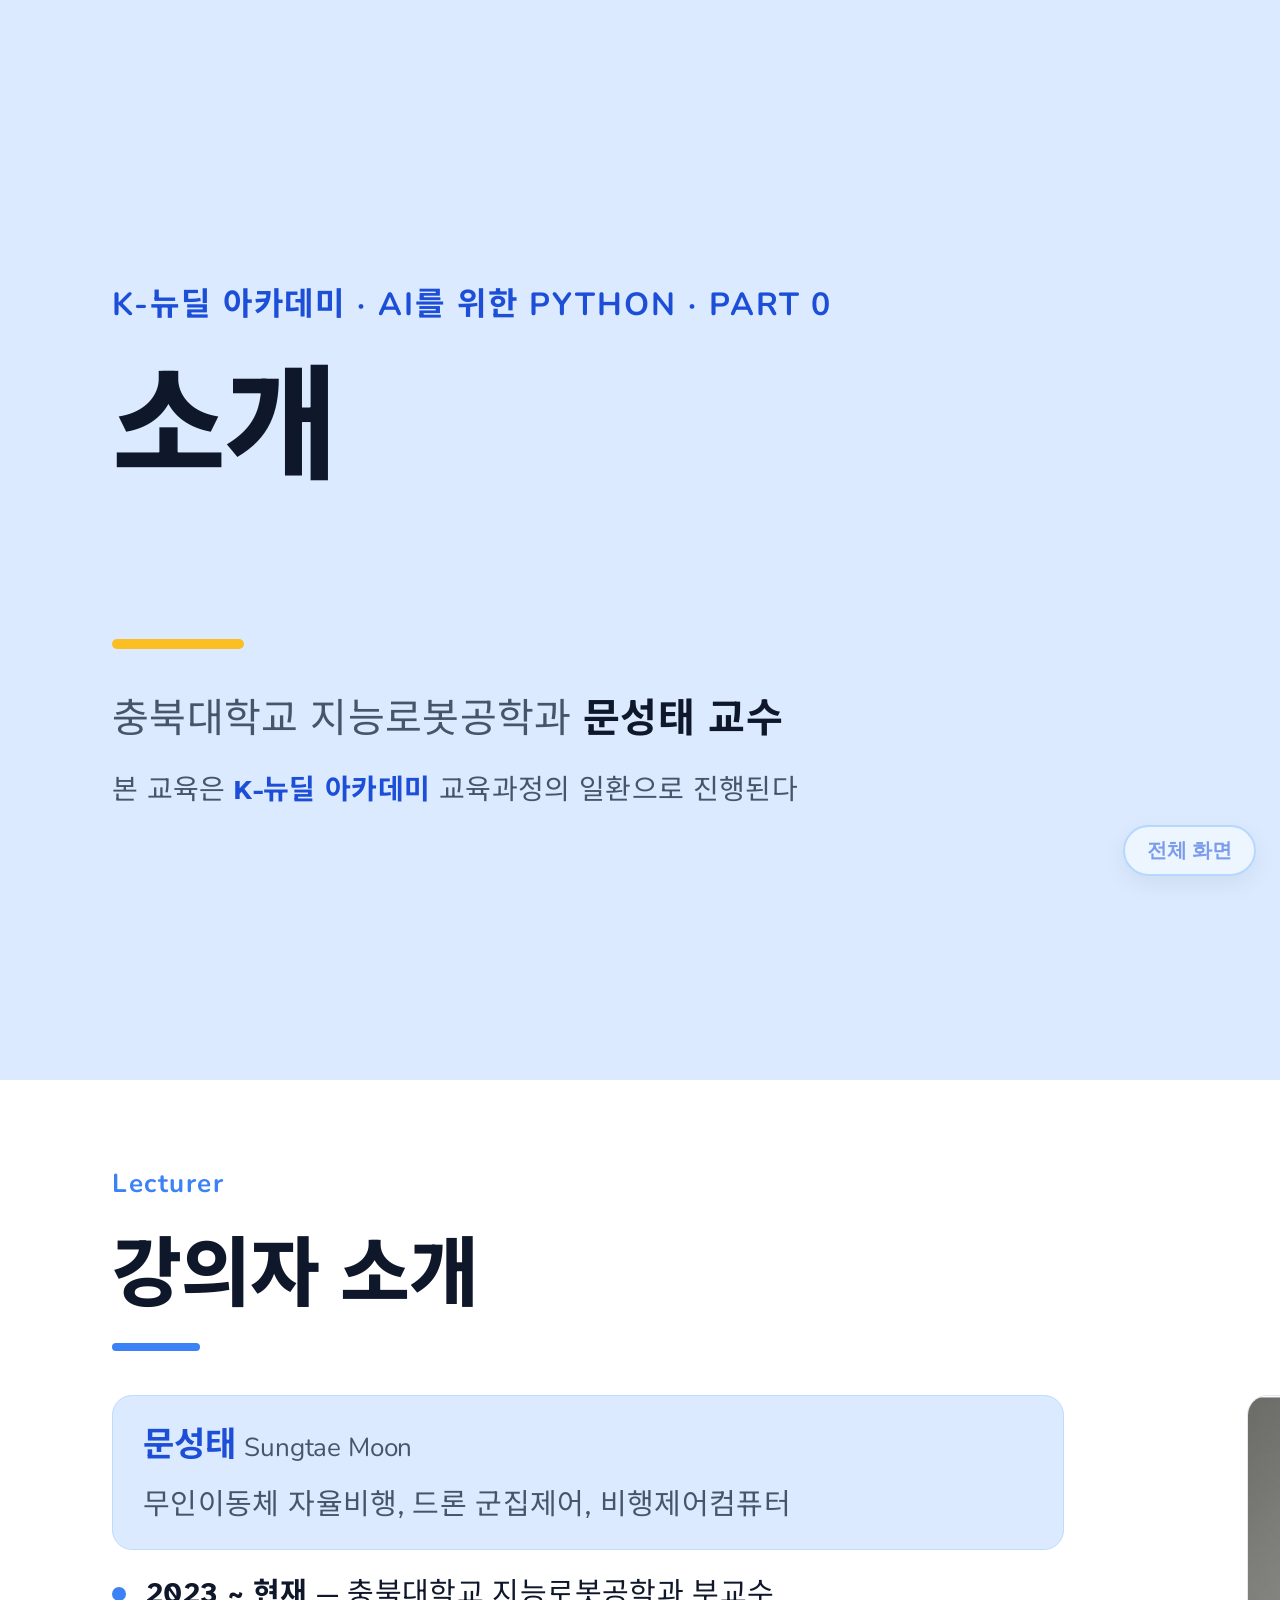
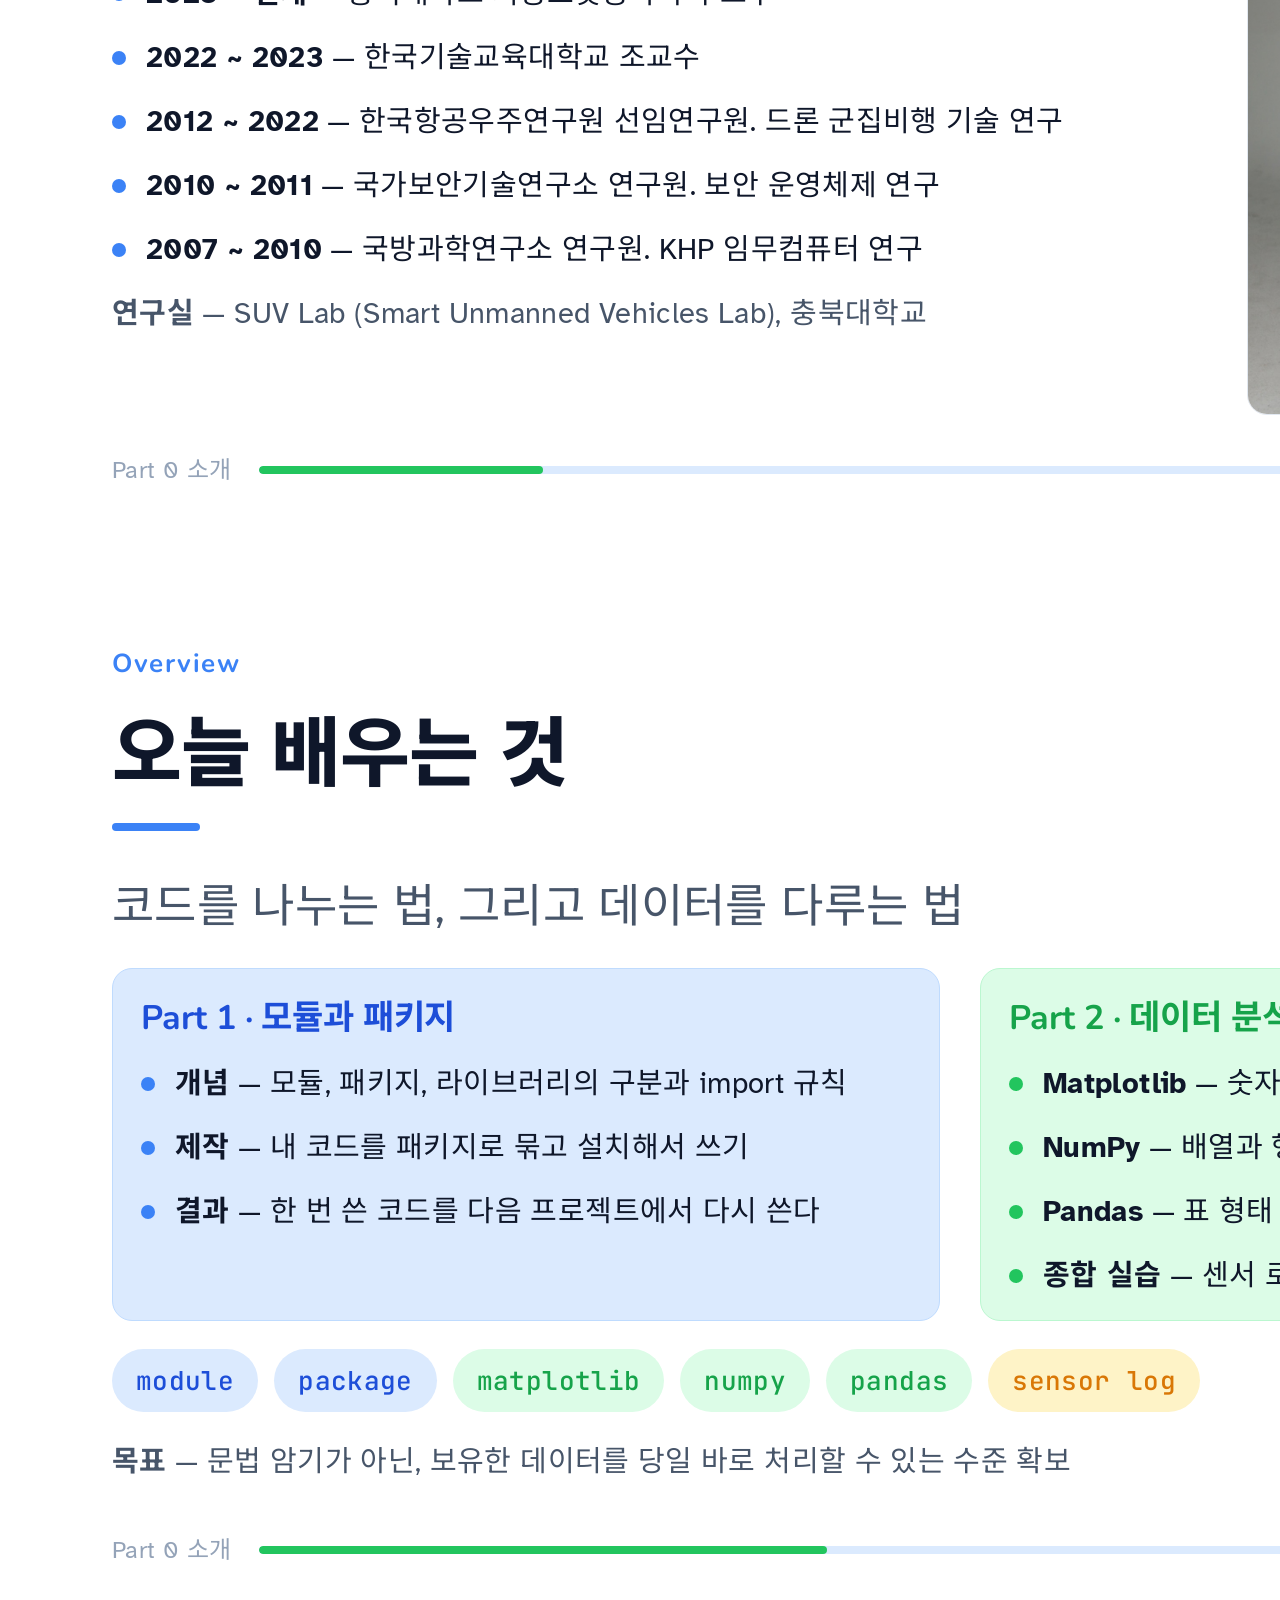
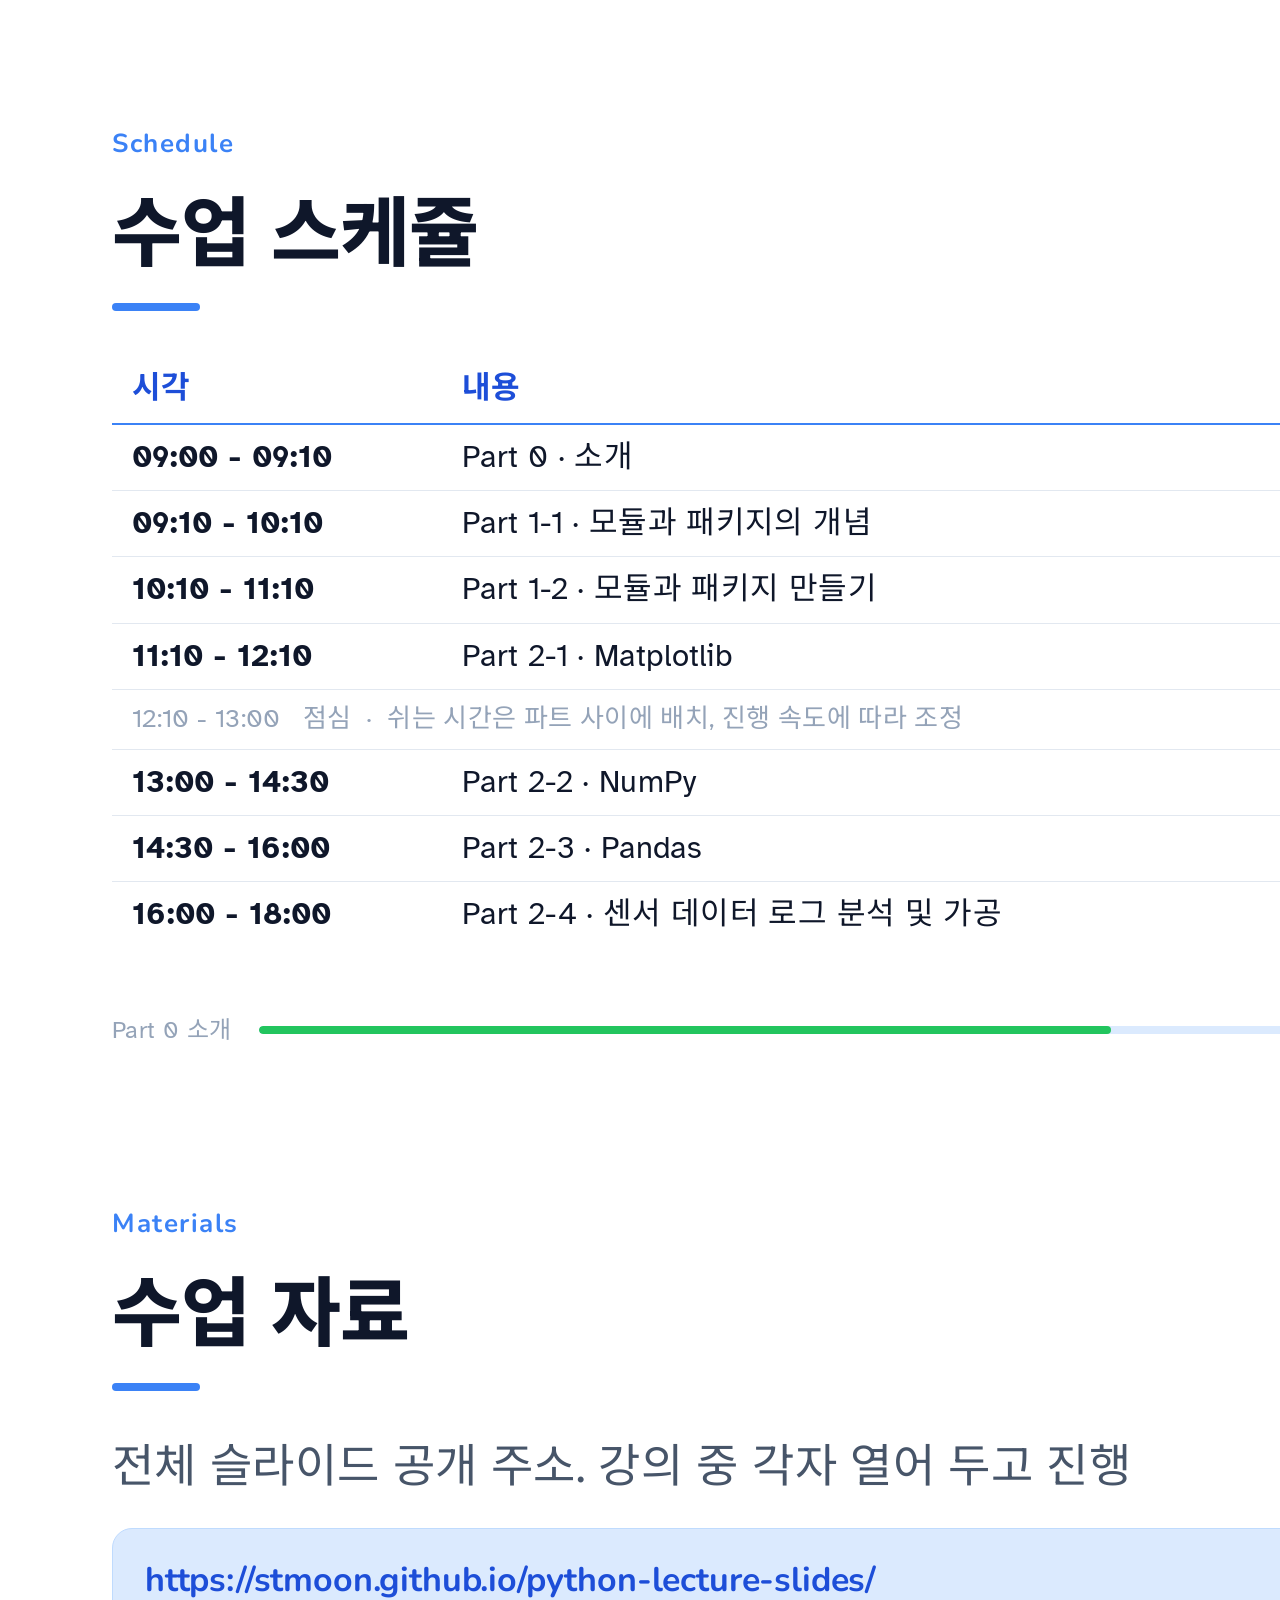
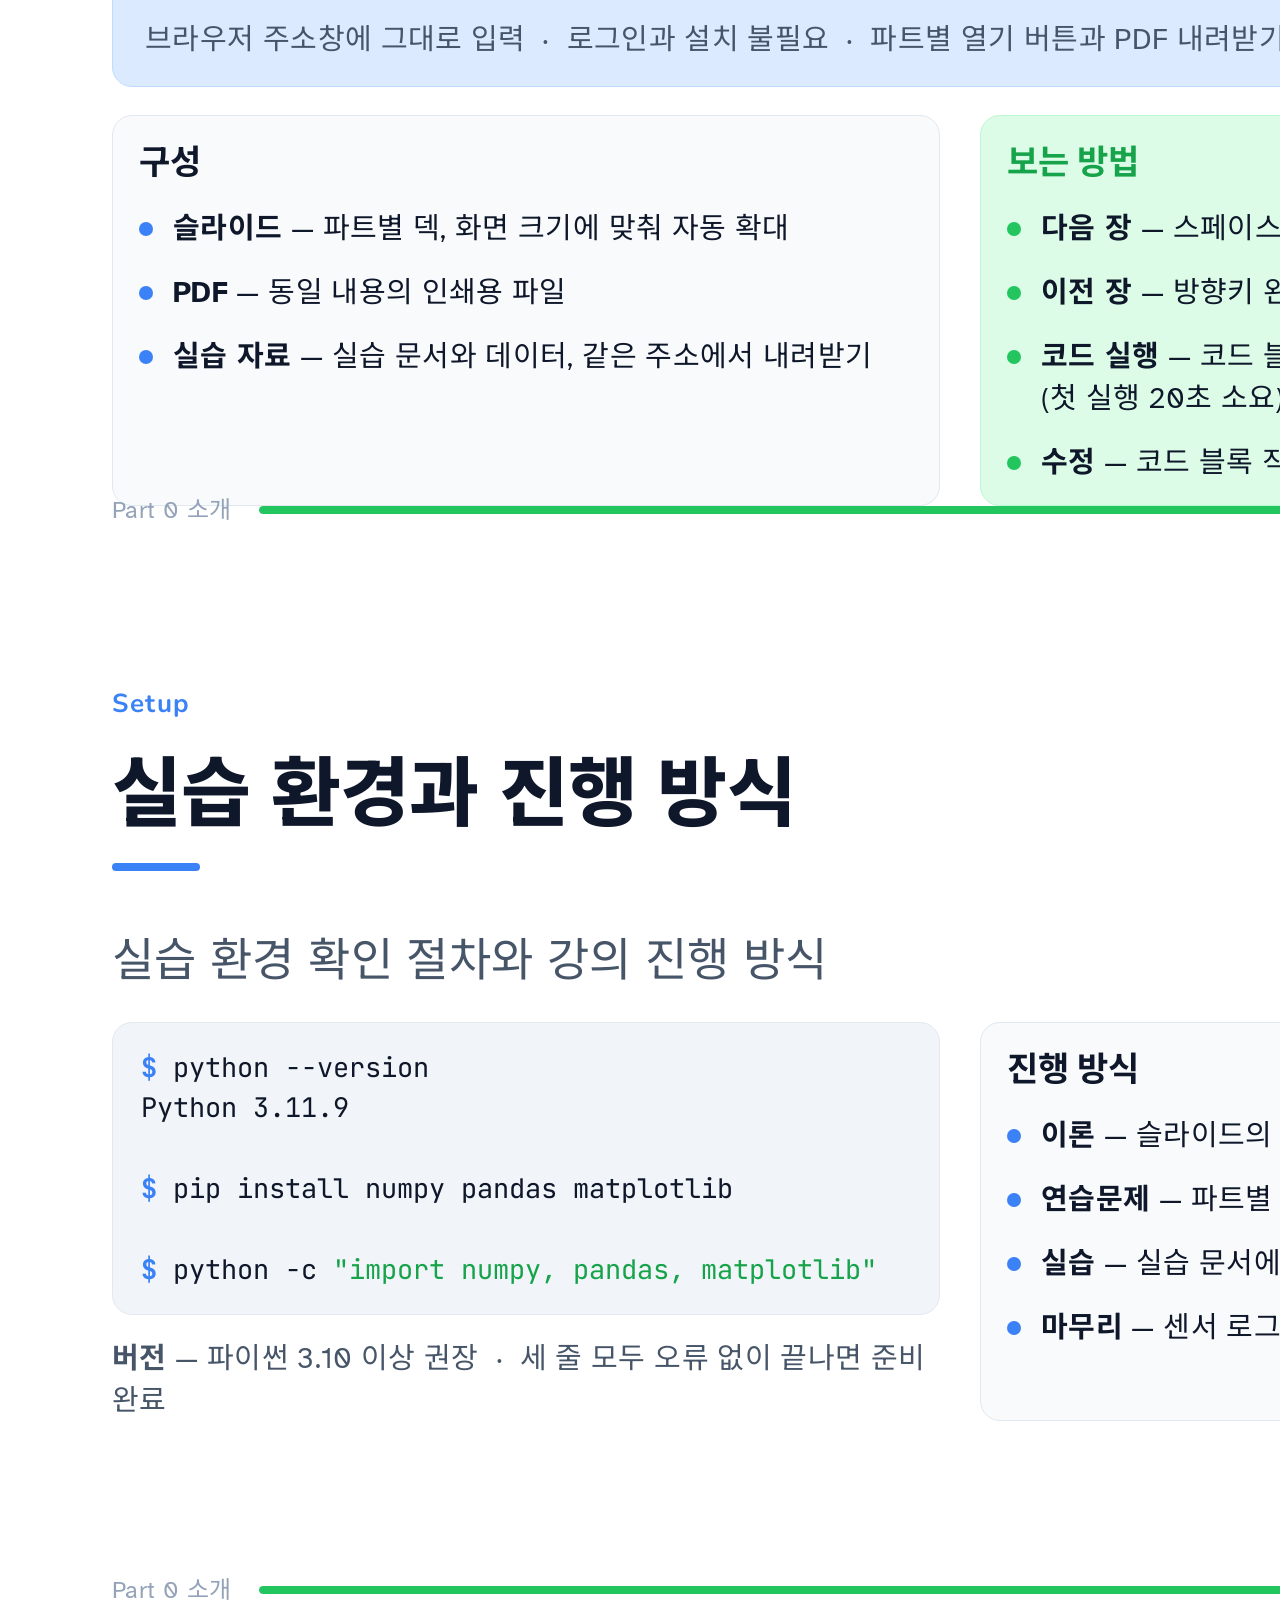
==== part0-intro/index.html @ 04581df6 "feat: add the intro and sensor-log parts, brand the site as K-New Deal Academy Publishes Part 0 (cou" ====
<!DOCTYPE html>
<html lang="ko"><head>
<meta charset="utf-8">
<meta name="viewport" content="width=device-width, initial-scale=1">
<title>Part 0 소개</title>
<link rel="preconnect" href="https://fonts.googleapis.com">
<link rel="preconnect" href="https://fonts.gstatic.com" crossorigin="crossorigin">
<link href="https://fonts.googleapis.com/css2?family=Nunito:wght@400;600;700;800&amp;family=Atkinson+Hyperlegible:wght@400;700&amp;family=JetBrains+Mono:wght@400;500;700&amp;family=Noto+Sans+KR:wght@400;500;700;900&amp;display=swap" rel="stylesheet">
<link rel="stylesheet" href="./deck.css">
<script defer="" src="./deck.js"></script>
<style>
@page { size: 1920px 1080px; margin: 0; }
html, body { margin: 0; padding: 0; background: #fff; }
:root { color-scheme: light; }
deck-stage { display: block; }
.slide {
  width: 1920px; height: 1080px; overflow: hidden; box-sizing: border-box;
  break-after: page; page-break-after: always;
}
.slide:last-child { break-after: auto; page-break-after: auto; }
</style>
<link rel="stylesheet" href="cde-layout.css"></head>
<body>
<deck-stage>
        <section class="slide cover" data-label="표지" data-screen-label="표지">
          <img class="cover-logo" src="./cbnu_logo.png" alt="충북대학교">
          <span class="cover-kicker">K-뉴딜 아카데미 · AI를 위한 PYTHON · PART 0</span>
          <h1 class="cover-title">소개</h1>
          <p class="cover-sub"><br></p>
          <div class="cover-rule"></div>
          <p class="cover-by">충북대학교 지능로봇공학과 <b>문성태 교수</b></p>
          <p class="cover-host">본 교육은 <b>K-뉴딜 아카데미</b> 교육과정의 일환으로 진행된다</p>
        </section>

        <section class="slide" data-label="01 강의자 소개" data-screen-label="01 강의자 소개">
          <header class="head"><span class="kicker">Lecturer</span><span class="folio">01</span></header>
          <h2 class="title">강의자 소개</h2>
          <div class="rule"></div>
          <div class="body">
            <div class="cols-wide">
              <div style="display:flex; flex-direction:column; gap:22px; min-width:0">
                <div class="card soft" style="padding:24px 30px; gap:12px">
                  <h3 class="card-h sky">문성태 <span style="font-size:26px; color:var(--ink-muted); font-weight:400">Sungtae Moon</span></h3>
                  <p class="note">무인이동체 자율비행, 드론 군집제어, 비행제어컴퓨터</p>
                </div>
                <ul class="ul">
                  <li><strong>2023 ~ 현재</strong> — 충북대학교 지능로봇공학과 부교수</li>
                  <li><strong>2022 ~ 2023</strong> — 한국기술교육대학교 조교수</li>
                  <li><strong>2012 ~ 2022</strong> — 한국항공우주연구원 선임연구원. 드론 군집비행 기술 연구</li>
                  <li><strong>2010 ~ 2011</strong> — 국가보안기술연구소 연구원. 보안 운영체제 연구</li>
                  <li><strong>2007 ~ 2010</strong> — 국방과학연구소 연구원. KHP 임무컴퓨터 연구</li>
                </ul>
                <p class="note"><strong>연구실</strong> — SUV Lab (Smart Unmanned Vehicles Lab), 충북대학교</p>
              </div>
              <figure class="fig"><img src="./imgs/lecturer.png" alt="강의자 사진" style="max-height:620px; align-self:center"></figure>
            </div>
          </div>
          <footer class="foot"><span class="foot-sec">Part 0 소개</span><div class="bar"><i style="width:20%"></i></div><span class="foot-num">01 / 05</span></footer>
        </section>


        <section class="slide" data-label="02 오늘 배우는 것" data-screen-label="02 오늘 배우는 것">
          <header class="head"><span class="kicker">Overview</span><span class="folio">02</span></header>
          <h2 class="title">오늘 배우는 것</h2>
          <div class="rule"></div>
          <div class="body">
            <p class="lead">코드를 나누는 법, 그리고 데이터를 다루는 법</p>
            <div class="cols">
              <div class="card soft" style="padding:24px 28px">
                <h3 class="card-h sky">Part 1 · 모듈과 패키지</h3>
                <ul class="ul">
                  <li><strong>개념</strong> — 모듈, 패키지, 라이브러리의 구분과 import 규칙</li>
                  <li><strong>제작</strong> — 내 코드를 패키지로 묶고 설치해서 쓰기</li>
                  <li><strong>결과</strong> — 한 번 쓴 코드를 다음 프로젝트에서 다시 쓴다</li>
                </ul>
              </div>
              <div class="card good" style="padding:24px 28px">
                <h3 class="card-h leaf">Part 2 · 데이터 분석 라이브러리</h3>
                <ul class="ul leaf">
                  <li><strong>Matplotlib</strong> — 숫자를 그림으로 바꿔 눈으로 확인</li>
                  <li><strong>NumPy</strong> — 배열과 행렬을 루프 없이 계산</li>
                  <li><strong>Pandas</strong> — 표 형태 데이터를 읽고 정리</li>
                  <li><strong>종합 실습</strong> — 센서 로그를 실제로 분석하고 가공</li>
                </ul>
              </div>
            </div>
            <div class="chips">
              <span class="chip">module</span>
              <span class="chip">package</span>
              <span class="chip leaf">matplotlib</span>
              <span class="chip leaf">numpy</span>
              <span class="chip leaf">pandas</span>
              <span class="chip sun">sensor log</span>
            </div>
            <p class="note"><strong>목표</strong> — 문법 암기가 아닌, 보유한 데이터를 당일 바로 처리할 수 있는 수준 확보</p>
          </div>
          <footer class="foot"><span class="foot-sec">Part 0 소개</span><div class="bar"><i style="width:40%"></i></div><span class="foot-num">02 / 05</span></footer>
        </section>

        <section class="slide" data-label="03 수업 스케쥴" data-screen-label="03 수업 스케쥴">
          <header class="head"><span class="kicker">Schedule</span><span class="folio">03</span></header>
          <h2 class="title">수업 스케쥴</h2>
          <div class="rule"></div>
          <div class="body">
            <table class="tbl" style="font-size:31px">
              <thead>
                <tr><th style="width:330px; padding:12px 20px">시각</th><th style="padding:12px 20px">내용</th><th style="width:180px; padding:12px 20px">실습</th><th style="width:170px; padding:12px 20px">시간</th></tr>
              </thead>
              <tbody style="--pad:0">
                <tr><td style="padding:11px 20px"><strong>09:00 - 09:10</strong></td><td style="padding:11px 20px">Part 0 · 소개</td><td style="padding:11px 20px">-</td><td style="padding:11px 20px">10분</td></tr>
                <tr><td style="padding:11px 20px"><strong>09:10 - 10:10</strong></td><td style="padding:11px 20px">Part 1-1 · 모듈과 패키지의 개념</td><td style="padding:11px 20px">-</td><td style="padding:11px 20px">1시간</td></tr>
                <tr><td style="padding:11px 20px"><strong>10:10 - 11:10</strong></td><td style="padding:11px 20px">Part 1-2 · 모듈과 패키지 만들기</td><td style="padding:11px 20px">lab01</td><td style="padding:11px 20px">1시간</td></tr>
                <tr><td style="padding:11px 20px"><strong>11:10 - 12:10</strong></td><td style="padding:11px 20px">Part 2-1 · Matplotlib</td><td style="padding:11px 20px">lab02</td><td style="padding:11px 20px">1시간</td></tr>
                <tr><td colspan="4" style="padding:11px 20px; color:var(--ink-subtle); font-size:26px">12:10 - 13:00 &nbsp; 점심 &nbsp;·&nbsp; 쉬는 시간은 파트 사이에 배치, 진행 속도에 따라 조정</td></tr>
                <tr><td style="padding:11px 20px"><strong>13:00 - 14:30</strong></td><td style="padding:11px 20px">Part 2-2 · NumPy</td><td style="padding:11px 20px">lab03</td><td style="padding:11px 20px">1.5시간</td></tr>
                <tr><td style="padding:11px 20px"><strong>14:30 - 16:00</strong></td><td style="padding:11px 20px">Part 2-3 · Pandas</td><td style="padding:11px 20px">lab04</td><td style="padding:11px 20px">1.5시간</td></tr>
                <tr><td style="padding:11px 20px"><strong>16:00 - 18:00</strong></td><td style="padding:11px 20px">Part 2-4 · 센서 데이터 로그 분석 및 가공</td><td style="padding:11px 20px">lab05</td><td style="padding:11px 20px">2시간</td></tr>
              </tbody>
            </table>
          </div>
          <footer class="foot"><span class="foot-sec">Part 0 소개</span><div class="bar"><i style="width:60%"></i></div><span class="foot-num">03 / 05</span></footer>
        </section>

        <section class="slide" data-label="04 수업 자료" data-screen-label="04 수업 자료">
          <header class="head"><span class="kicker">Materials</span><span class="folio">04</span></header>
          <h2 class="title">수업 자료</h2>
          <div class="rule"></div>
          <div class="body">
            <p class="lead">전체 슬라이드 공개 주소. 강의 중 각자 열어 두고 진행</p>
            <div class="card soft" style="padding:26px 32px; gap:12px">
              <h3 class="card-h sky">https://stmoon.github.io/python-lecture-slides/</h3>
              <p class="note">브라우저 주소창에 그대로 입력 &nbsp;·&nbsp; 로그인과 설치 불필요 &nbsp;·&nbsp; 파트별 열기 버튼과 PDF 내려받기 제공</p>
            </div>
            <div class="cols">
              <div class="card" style="padding:22px 26px">
                <h3 class="card-h">구성</h3>
                <ul class="ul">
                  <li><strong>슬라이드</strong> — 파트별 덱, 화면 크기에 맞춰 자동 확대</li>
                  <li><strong>PDF</strong> — 동일 내용의 인쇄용 파일</li>
                  <li><strong>실습 자료</strong> — 실습 문서와 데이터, 같은 주소에서 내려받기</li>
                </ul>
              </div>
              <div class="card good" style="padding:22px 26px">
                <h3 class="card-h leaf">보는 방법</h3>
                <ul class="ul leaf">
                  <li><strong>다음 장</strong> — 스페이스, 방향키 오른쪽, 슬라이드 클릭</li>
                  <li><strong>이전 장</strong> — 방향키 왼쪽, Backspace</li>
                  <li><strong>코드 실행</strong> — 코드 블록의 실행 버튼, 브라우저 내에서 동작 (첫 실행 20초 소요)</li>
                  <li><strong>수정</strong> — 코드 블록 직접 수정 후 재실행 가능</li>
                </ul>
              </div>
            </div>
          </div>
          <footer class="foot"><span class="foot-sec">Part 0 소개</span><div class="bar"><i style="width:80%"></i></div><span class="foot-num">04 / 05</span></footer>
        </section>

        <section class="slide" data-label="05 실습 환경과 진행 방식" data-screen-label="05 실습 환경과 진행 방식">
          <header class="head"><span class="kicker">Setup</span><span class="folio">05</span></header>
          <h2 class="title">실습 환경과 진행 방식</h2>
          <div class="rule"></div>
          <div class="body" style="padding-top: 14px;">
            <p class="lead">실습 환경 확인 절차와 강의 진행 방식</p>
            <div class="cols">
              <div style="display:flex; flex-direction:column; gap:22px; min-width:0">
                <pre class="term tight" data-nolines=""><span class="pr">$</span> python --version
Python 3.11.9

<span class="pr">$</span> pip install numpy pandas matplotlib

<span class="pr">$</span> python -c <span class="s">"import numpy, pandas, matplotlib"</span></pre>
                <p class="note"><strong>버전</strong> — 파이썬 3.10 이상 권장 &nbsp;·&nbsp; 세 줄 모두 오류 없이 끝나면 준비 완료</p>
              </div>
              <div class="card" style="padding:22px 26px">
                <h3 class="card-h">진행 방식</h3>
                <ul class="ul">
                  <li><strong>이론</strong> — 슬라이드의 코드를 그 자리에서 실행하며 확인</li>
                  <li><strong>연습문제</strong> — 파트별 3~9문제, 직접 채운 뒤 즉시 실행</li>
                  <li><strong>실습</strong> — 실습 문서에 따라 개별 진행</li>
                  <li><strong>마무리</strong> — 센서 로그 한 건을 적재부터 리포트까지 처리</li>
                </ul>
              </div>
            </div>
          </div>
          <footer class="foot"><span class="foot-sec">Part 0 소개</span><div class="bar"><i style="width:100%"></i></div><span class="foot-num">05 / 05</span></footer>
        </section>
</deck-stage>


</body></html>
---- part0-intro/deck.css ----
deck-stage {
  --sky: #3b82f6; --sky-bright: #60a5fa; --sky-deep: #1d4ed8; --sky-soft: #dbeafe;
  --sun: #fbbf24; --sun-bright: #fcd34d; --sun-deep: #d97706;
  --leaf: #22c55e; --leaf-soft: #dcfce7; --leaf-deep: #16a34a;
  --coral: #f87171; --coral-soft: #fee2e2;
  --berry: #a855f7; --berry-deep: #7c3aed;
  --bg: #ffffff; --surface: #f8fafc; --sunken: #f1f5f9;
  --ink: #0f172a; --ink-muted: #475569; --ink-subtle: #94a3b8; --ink-faint: #cbd5e1;
  --outline: #e2e8f0; --outline-strong: #94a3b8;

  --font-display: 'Nunito', 'Noto Sans KR', sans-serif;
  --font-body: 'Atkinson Hyperlegible', 'Noto Sans KR', sans-serif;
  --font-mono: 'JetBrains Mono', 'Noto Sans KR', monospace;

  --type-display: 124px;
  --type-title: 76px;
  --type-subtitle: 46px;
  --type-body: 36px;
  --type-small: 29px;
  --type-kicker: 26px;
  --type-code: 30px;

  --pad-x: 112px;
  --pad-top: 84px;
  --pad-bottom: 72px;
  --gap-title: 44px;
  --gap-item: 22px;

  --r-chip: 8px; --r-btn: 16px; --r-card: 20px; --r-panel: 28px;

  --lab-logo: url("./suvlab_logo.png");
  --lab-logo-h: 112px;
  --lab-logo-w: 143px;
}

a { color: var(--sky-deep); text-decoration: none; }
a:hover { color: var(--sky); }

.slide {
  position: relative;
  display: flex; flex-direction: column;
  box-sizing: border-box;
  background: var(--bg); color: var(--ink);
  font-family: var(--font-body); font-size: var(--type-body);
  line-height: 1.5; letter-spacing: 0.01em; text-wrap: pretty;
  padding: var(--pad-top) var(--pad-x) var(--pad-bottom);
  print-color-adjust: exact; -webkit-print-color-adjust: exact;
}
.slide * { box-sizing: border-box; }

.head { display: flex; align-items: center; justify-content: space-between; gap: 24px; }
.kicker { font-family: var(--font-display); font-weight: 700; font-size: var(--type-kicker); color: var(--sky); letter-spacing: 0.06em; }

/* Page number lives in the footer only; the header corner carries the lab mark. */
.folio { display: none; }
.head::after {
  content: "";
  position: absolute;
  top: 44px; right: var(--pad-x);
  width: var(--lab-logo-w); height: var(--lab-logo-h);
  background: var(--lab-logo) no-repeat center / contain;
  print-color-adjust: exact; -webkit-print-color-adjust: exact;
}

.title { font-family: var(--font-display); font-weight: 800; font-size: var(--type-title); line-height: 1.16; letter-spacing: -0.01em; margin: 28px 0 0; }
.rule { width: 88px; height: 8px; border-radius: 999px; background: var(--sky); margin-top: 24px; }

.body { flex: 1; display: flex; flex-direction: column; gap: 28px; margin-top: var(--gap-title); min-height: 0; }
.lead { font-size: var(--type-subtitle); line-height: 1.4; color: var(--ink-muted); margin: 0; }

.cols { display: grid; grid-template-columns: 1fr 1fr; gap: 40px; }
.cols-wide { display: grid; grid-template-columns: 1.15fr 0.85fr; gap: 40px; }
.cols3 { display: grid; grid-template-columns: repeat(3, 1fr); gap: 32px; }
.grid4 { display: grid; grid-template-columns: repeat(2, 1fr); gap: 28px; }
.grid8 { display: grid; grid-template-columns: repeat(2, 1fr); gap: 22px 40px; }
.cols > *, .cols-wide > *, .cols3 > *, .grid4 > *, .grid8 > * { min-width: 0; }

.card { background: var(--surface); border: 1px solid var(--outline); border-radius: var(--r-card); padding: 32px 36px; display: flex; flex-direction: column; gap: 18px; min-width: 0; }
.card.soft { background: var(--sky-soft); border-color: #bfdbfe; }
.card.warn { background: var(--coral-soft); border-color: #fecaca; }
.card.good { background: var(--leaf-soft); border-color: #bbf7d0; }
.card-h { font-family: var(--font-display); font-weight: 700; font-size: 34px; margin: 0; letter-spacing: -0.005em; }
.card-h.sky { color: var(--sky-deep); }
.card-h.coral { color: #b91c1c; }
.card-h.leaf { color: var(--leaf-deep); }

/* Figures: reference images live in ./imgs/ (see imgs/CREDITS.md) */
figure.fig { margin: 0; display: flex; flex-direction: column; gap: 14px; min-width: 0; }
figure.fig img {
  display: block;
  max-width: 100%; max-height: 320px;
  width: auto; height: auto;
  background: var(--bg);
  border: 1px solid var(--outline); border-radius: var(--r-card);
}
figure.fig.plain img { border: 0; }
figure.fig figcaption { font-size: 24px; color: var(--ink-subtle); line-height: 1.35; }
figure.fig figcaption b { color: var(--ink-muted); font-weight: 700; }

.ul { list-style: none; margin: 0; padding: 0; display: flex; flex-direction: column; gap: var(--gap-item); }
.ul li { position: relative; padding-left: 34px; font-size: var(--type-small); line-height: 1.45; }
.ul li::before { content: ""; position: absolute; left: 0; top: 0.52em; width: 14px; height: 14px; border-radius: 999px; background: var(--sky); }
.ul.leaf li::before { background: var(--leaf); }
.ul.coral li::before { background: var(--coral); }

.steps { list-style: none; margin: 0; padding: 0; display: flex; flex-direction: column; gap: 20px; counter-reset: s; }
.steps li { display: flex; align-items: flex-start; gap: 22px; font-size: var(--type-small); line-height: 1.4; }
.steps li::before { counter-increment: s; content: counter(s); flex: none; width: 52px; height: 52px; border-radius: 999px; background: var(--sky-soft); color: var(--sky-deep); font-family: var(--font-mono); font-weight: 700; font-size: 26px; display: flex; align-items: center; justify-content: center; }

.checks { list-style: none; margin: 0; padding: 0; display: flex; flex-direction: column; gap: 20px; }
.checks li { display: flex; align-items: flex-start; gap: 22px; font-size: var(--type-small); line-height: 1.4; }
.chk { flex: none; width: 44px; height: 44px; border-radius: 999px; background: var(--leaf-soft); position: relative; }
.chk::after { content: ""; position: absolute; left: 16px; top: 11px; width: 11px; height: 20px; border: solid var(--leaf-deep); border-width: 0 5px 5px 0; transform: rotate(45deg); border-radius: 2px; }

pre.code, pre.term { font-family: var(--font-mono); font-size: var(--type-code); line-height: 1.5; margin: 0; background: var(--sunken); border: 1px solid var(--outline); border-radius: var(--r-card); padding: 28px 32px; overflow: hidden; white-space: pre; letter-spacing: 0; font-variant-ligatures: none; }
pre.code.on-soft, pre.term.on-soft { background: rgba(255, 255, 255, 0.72); border-color: rgba(255, 255, 255, 0.9); }
pre.tight { font-size: 27px; padding: 24px 28px; }
pre.xs { font-size: 25px; padding: 22px 26px; }
.k { color: var(--berry-deep); font-weight: 500; }
.s { color: var(--leaf-deep); }
.c { color: #64748b; }
.fn { color: var(--sky-deep); }
.no { color: var(--sun-deep); }
.pr { color: var(--sky); font-weight: 700; }
.err { color: #b91c1c; }

/* Inline code inside prose (leads, notes). Blocks use pre.code. */
code {
  font-family: var(--font-mono); font-size: 0.9em; letter-spacing: 0;
  font-variant-ligatures: none;
  background: var(--sunken); border-radius: 8px; padding: 2px 10px;
}

.chips { display: flex; flex-wrap: wrap; gap: 16px; }
.chip { font-family: var(--font-mono); font-size: 26px; font-weight: 500; padding: 12px 24px; border-radius: 999px; background: var(--sky-soft); color: var(--sky-deep); font-variant-ligatures: none; }
.chip.sun { background: #fef3c7; color: var(--sun-deep); }
.chip.leaf { background: var(--leaf-soft); color: var(--leaf-deep); }

.note { font-size: var(--type-small); color: var(--ink-muted); margin: 0; line-height: 1.45; }
.note b { color: var(--ink); font-weight: 700; }

.std { display: flex; flex-direction: column; gap: 6px; }
.std-n { font-family: var(--font-mono); font-size: 30px; font-weight: 700; color: var(--sky-deep); font-variant-ligatures: none; }
.std-d { font-size: 27px; color: var(--ink-muted); line-height: 1.35; }

.foot { display: flex; align-items: center; gap: 28px; margin-top: 36px; }
.foot-sec { font-size: 24px; color: var(--ink-subtle); white-space: nowrap; }
.bar { flex: 1; height: 8px; border-radius: 999px; background: var(--sky-soft); overflow: hidden; }
.bar i { display: block; height: 100%; border-radius: 999px; background: var(--leaf); }
.foot-num { font-family: var(--font-mono); font-size: 24px; color: var(--ink-subtle); white-space: nowrap; font-variant-ligatures: none; }

.cover { background: var(--sky-soft); justify-content: center; position: relative; }
.cover .head::after { content: none; }
.cover-logo { position: absolute; top: 76px; right: var(--pad-x); width: 400px; height: auto; }
.cover-kicker { font-family: var(--font-display); font-weight: 700; font-size: 32px; color: var(--sky-deep); letter-spacing: 0.06em; }
.cover-title { font-family: var(--font-display); font-weight: 800; font-size: var(--type-display); line-height: 1.1; letter-spacing: -0.02em; margin: 32px 0 0; color: var(--ink); }
.cover-sub { font-size: var(--type-subtitle); color: var(--ink-muted); margin: 28px 0 0; }
.cover-rule { width: 132px; height: 10px; border-radius: 999px; background: var(--sun); margin-top: 44px; }
.cover-by { font-size: 40px; color: var(--ink-muted); margin: 40px 0 0; }
.cover-by b { color: var(--ink); font-weight: 700; }
.cover-host { font-size: 28px; color: var(--ink-muted); margin: 20px 0 0; }
.cover-host b { color: var(--sky-deep); font-weight: 700; }

/* --- formulas ----------------------------------------------------------- */

.formula { display: flex; align-items: center; flex-wrap: wrap; gap: 16px 34px; font-family: var(--font-mono); font-size: var(--type-small); color: var(--ink); letter-spacing: 0; }
.formula sup { font-size: 0.7em; }
.formula .op { color: var(--ink-subtle); }

/* --- editor fallback ---------------------------------------------------- */
/* The editor's layout model has one text column, so a slide with two cards
   side by side gets flattened into a stack that overflows. Lay any text area
   holding more than one card back out as a grid. */
.body[data-cde-layout] .cde-text:has(> .card ~ .card) {
  display: grid;
  grid-template-columns: repeat(2, minmax(0, 1fr));
  gap: 28px 40px;
  align-content: start;
}
.body[data-cde-layout] .cde-text:has(> .card ~ .card) > .note,
.body[data-cde-layout] .cde-text:has(> .card ~ .card) > .lead {
  grid-column: 1 / -1;
}
.body[data-cde-layout] .cde-text:has(> .card ~ .card) .card { padding: 20px 22px; gap: 14px; }
.body[data-cde-layout] .cde-text:has(> .card ~ .card) .card-h { font-size: 30px; }
.body[data-cde-layout] .cde-text:has(> .card ~ .card) .ul { gap: 16px; }
.body[data-cde-layout] .cde-text:has(> .card ~ .card) .ul li { font-size: 26px; padding-left: 30px; }

/* A figure inside the body flex column would otherwise be squashed vertically
   while keeping its width, which distorts the drawing. */
figure.fig img { flex: none; align-self: start; }

/* --- tables ------------------------------------------------------------- */
.tbl { width: 100%; border-collapse: collapse; font-size: var(--type-small); }
.tbl th, .tbl td { text-align: left; padding: 16px 20px; border-bottom: 1px solid var(--outline); line-height: 1.4; }
.tbl thead th { font-family: var(--font-display); font-weight: 700; color: var(--sky-deep); border-bottom: 2px solid var(--sky); }
.tbl tbody tr:last-child td { border-bottom: 0; }
.tbl td strong { color: var(--ink); font-weight: 700; }
---- part0-intro/cde-layout.css ----
/* Claude Design Editor - layout rules.
 *
 * This file ships next to the deck and is linked from it, so a saved deck keeps
 * its layout with the editor closed (printing included). Loaded after the deck's
 * own stylesheet; the attribute selector keeps it ahead on specificity.
 */

.body[data-cde-layout] {
  display: grid;
  gap: var(--cde-gap, 28px);
  flex: 1 1 auto;
  min-height: 0;
  align-content: stretch;
}
.body[data-cde-layout] > .cde-text,
.body[data-cde-layout] > .cde-media,
.body[data-cde-layout] > .cde-col { min-width: 0; min-height: 0; }
/* A dragged-shut area must not spill into the other one. */
.body[data-cde-layout] > .cde-text,
.body[data-cde-layout] > .cde-media { overflow: hidden; }

/* --cde-a sizes the first track. The editor's drag handle writes it inline. */
.body[data-cde-layout="bottom"],
.body[data-cde-layout="top"] {
  grid-template-columns: minmax(0, 1fr);
  grid-template-rows: var(--cde-a, auto) minmax(0, 1fr);
}
.body[data-cde-layout="right"],
.body[data-cde-layout="left"] {
  grid-template-columns: var(--cde-a, 1fr) minmax(0, 1fr);
  grid-template-rows: minmax(0, 1fr);
}
/* Two columns, each stacking its own text over its own figure. */
.body[data-cde-layout="quad"] {
  grid-template-columns: var(--cde-a, 1fr) minmax(0, 1fr);
  grid-template-rows: minmax(0, 1fr);
}
.cde-col {
  display: grid;
  gap: var(--cde-gap, 24px);
  grid-template-rows: var(--cde-row, auto) minmax(0, 1fr);
}
.cde-col > * { min-width: 0; min-height: 0; }

.body[data-cde-layout="text"],
.body[data-cde-layout="media"] {
  grid-template-columns: minmax(0, 1fr);
  grid-template-rows: minmax(0, 1fr);
}

/* Text first in the DOM always; order decides what the viewer sees first. */
.body[data-cde-layout="bottom"] > .cde-text,
.body[data-cde-layout="right"]  > .cde-text { order: 0; }
.body[data-cde-layout="bottom"] > .cde-media,
.body[data-cde-layout="right"]  > .cde-media { order: 1; }
.body[data-cde-layout="top"]  > .cde-media,
.body[data-cde-layout="left"] > .cde-media { order: 0; }
.body[data-cde-layout="top"]  > .cde-text,
.body[data-cde-layout="left"] > .cde-text { order: 1; }

.body[data-cde-layout="text"] > .cde-media,
.body[data-cde-layout="media"] > .cde-text { display: none; }

/* Side by side means both columns start at the top edge. Areas still stretch
 * to the full row so figures can use the height; the content packs upward. */
.body[data-cde-layout] > * { align-self: stretch; }
.cde-text {
  display: flex; flex-direction: column; gap: 18px;
  justify-content: flex-start; align-content: start;
}
/* Deck rules like `figure.fig { margin: 22px 0 0 }` carry a type selector, so
 * these need two classes to outrank them - otherwise one area starts lower
 * than the other and the two columns no longer line up at the top. */
.body[data-cde-layout] .cde-text > *,
.body[data-cde-layout] .cde-media > * { margin: 0; min-width: 0; min-height: 0; }

/* Every figure gets an equal cell, so rows and columns stay aligned. */
/* --cde-ctpl / --cde-rtpl hold hand-dragged track sizes; without them the
 * cells stay equal, which is what keeps rows and columns aligned. */
.cde-media {
  display: grid;
  gap: var(--cde-fgap, 44px);
  grid-template-columns: var(--cde-ctpl, repeat(var(--cde-cols, 1), minmax(0, 1fr)));
  grid-template-rows: var(--cde-rtpl, none);
  grid-auto-rows: minmax(0, 1fr);
  align-items: stretch;
  justify-items: stretch;
}
.body[data-cde-layout] .cde-media > figure { display: flex; flex-direction: column; }
.body[data-cde-layout] .cde-media > figure > .frame,
.body[data-cde-layout] .cde-media > figure > span,
.body[data-cde-layout] .cde-media > figure > picture {
  flex: 1 1 auto; min-height: 0; max-height: none; display: flex;
}
.body[data-cde-layout] .cde-media img,
.body[data-cde-layout] .cde-media svg {
  width: 100%; height: 100%; max-width: 100%; max-height: 100%;
  object-fit: contain;
}
.body[data-cde-layout] .cde-media > table,
.body[data-cde-layout] .cde-media > .tbl { width: 100%; }

/* 표 행 간격. 덱의 `.tbl td` 는 (0,1,1), `:first-child` 변형은 (0,2,1) 이라
   세로 여백만 덮어쓰려면 클래스 세 개가 필요하다. */
.body[data-cde-layout] .cde-media .tbl td,
.body[data-cde-layout] .cde-media table td {
  padding-top: var(--cde-trow, 16px); padding-bottom: var(--cde-trow, 16px);
}
.body[data-cde-layout] .cde-media .tbl th,
.body[data-cde-layout] .cde-media table th {
  padding-bottom: calc(var(--cde-trow, 16px) - 2px);
}

/* 열 폭을 손으로 정한 표만 고정 배치로 바꾼다. 자동 배치는 <col> 폭을 무시한다. */
.body[data-cde-layout] table[data-cde-fixed] { table-layout: fixed; }
.body[data-cde-layout] table[data-cde-fixed] td,
.body[data-cde-layout] table[data-cde-fixed] th { overflow-wrap: break-word; }
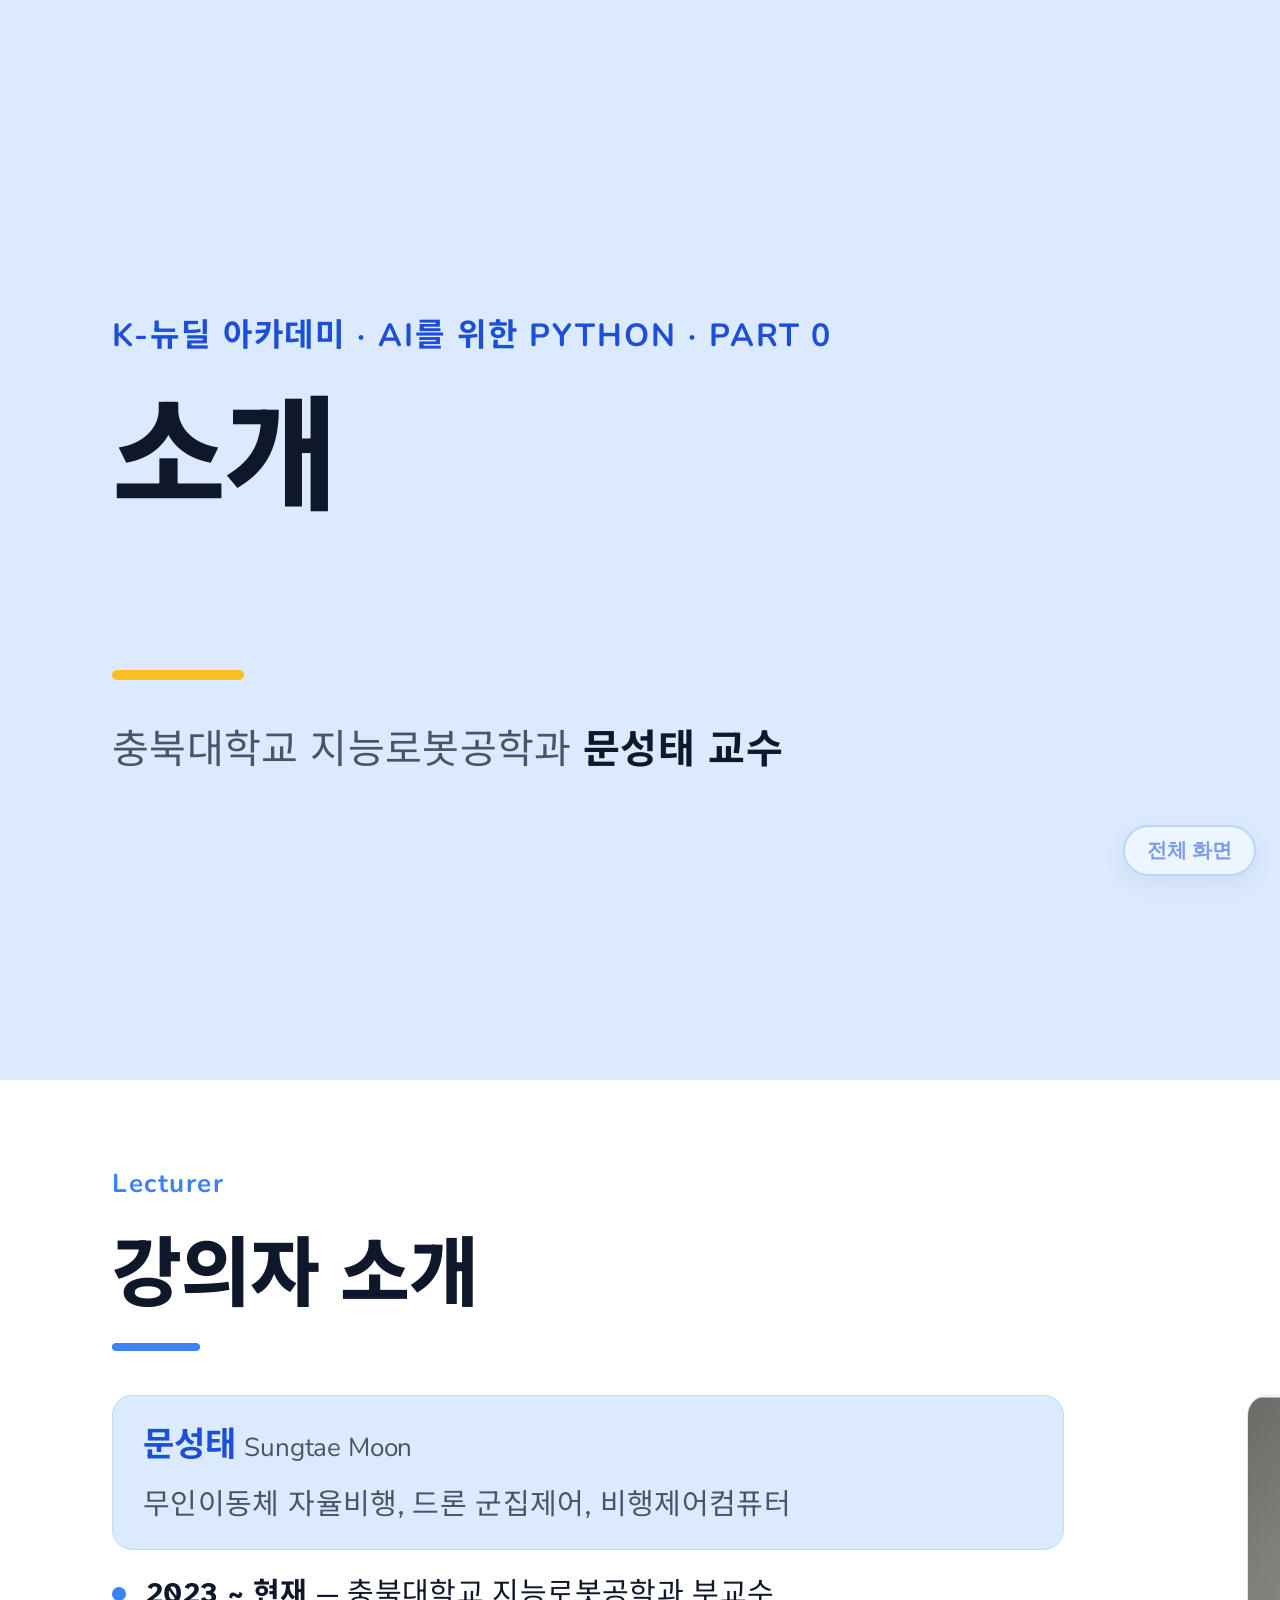
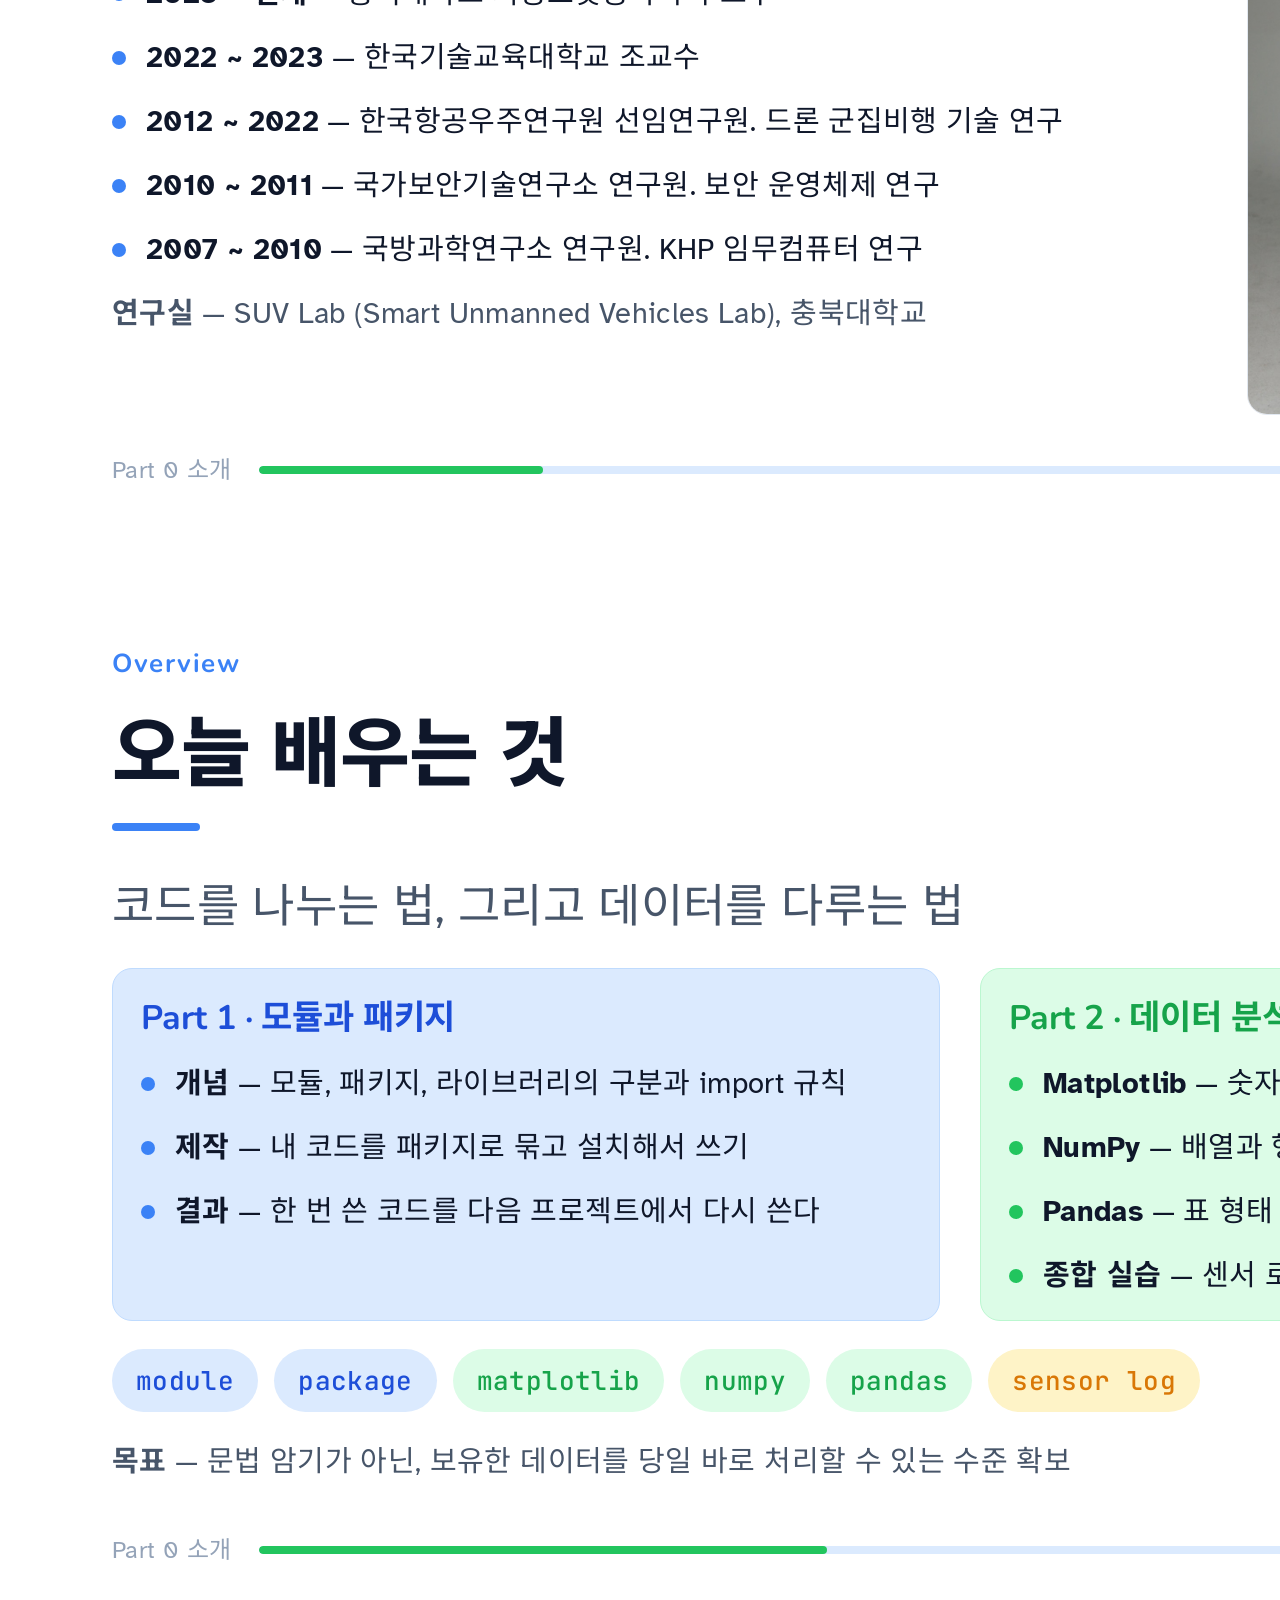
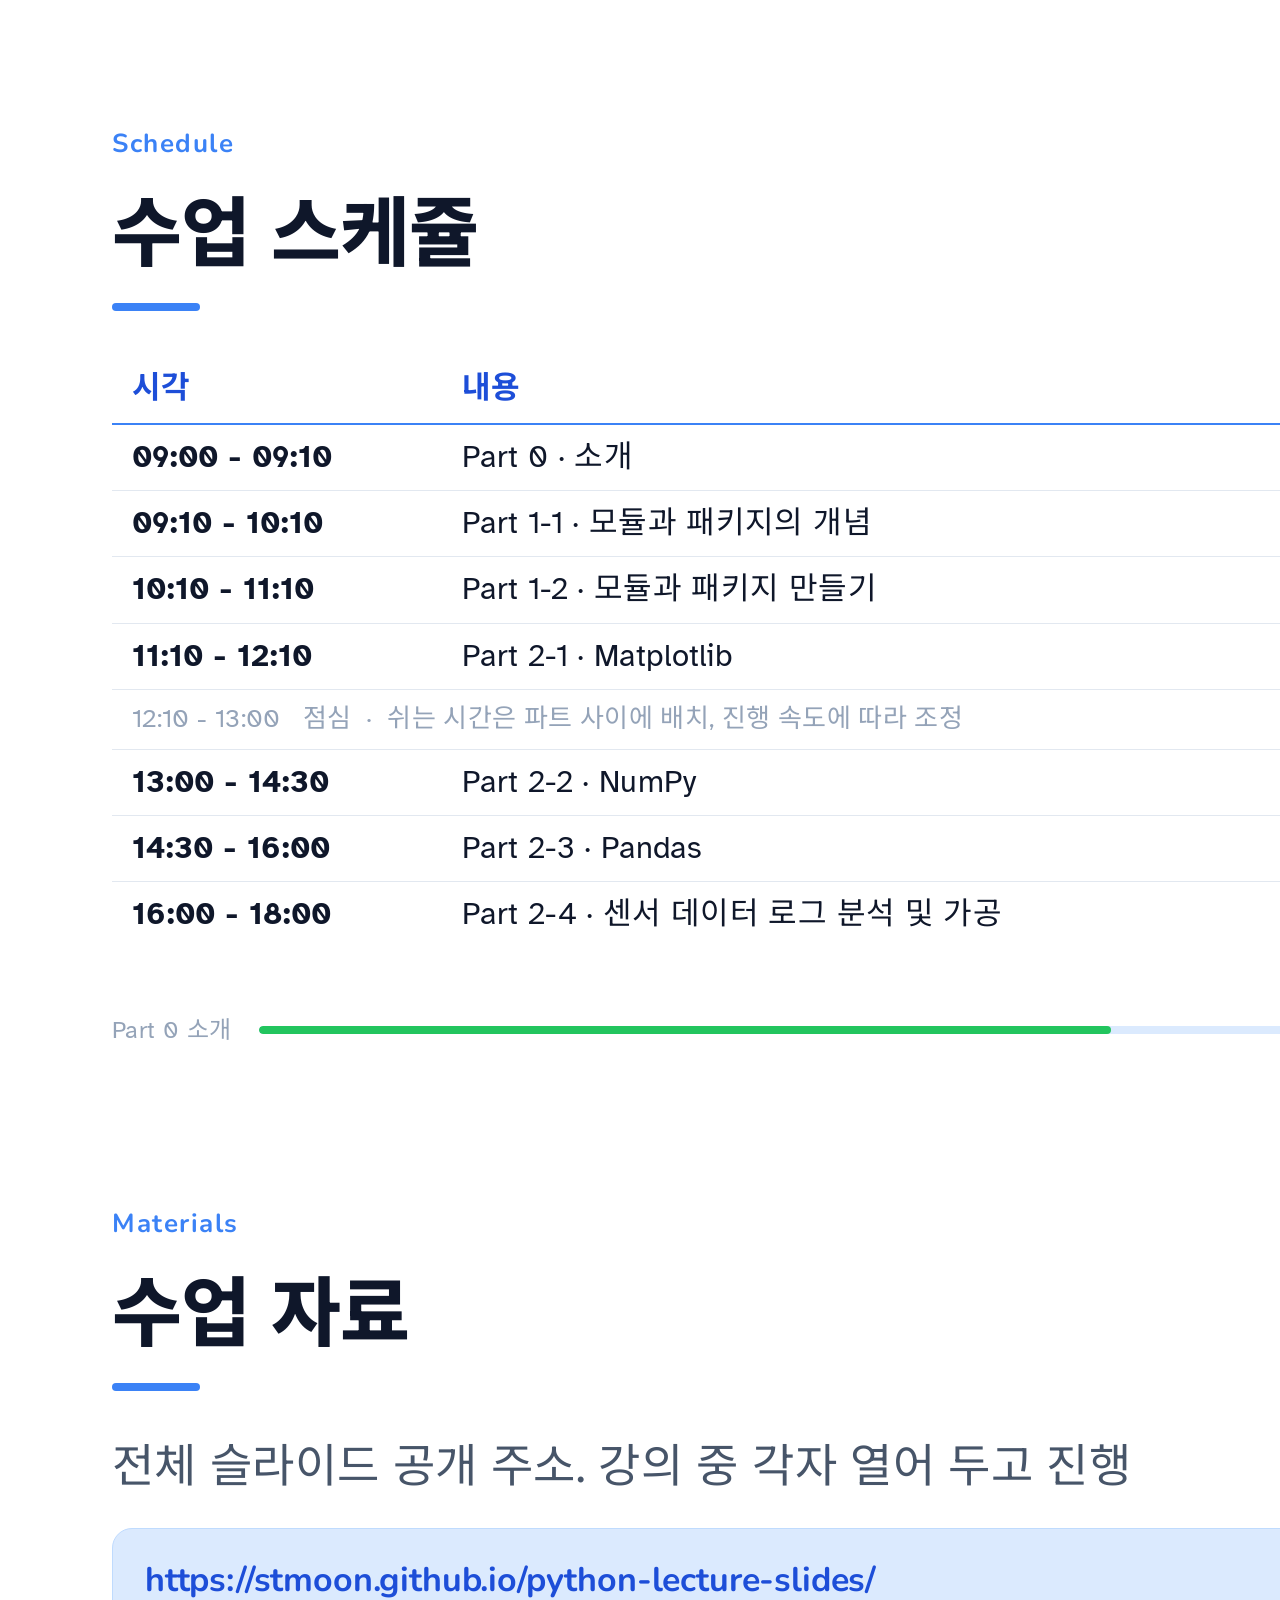
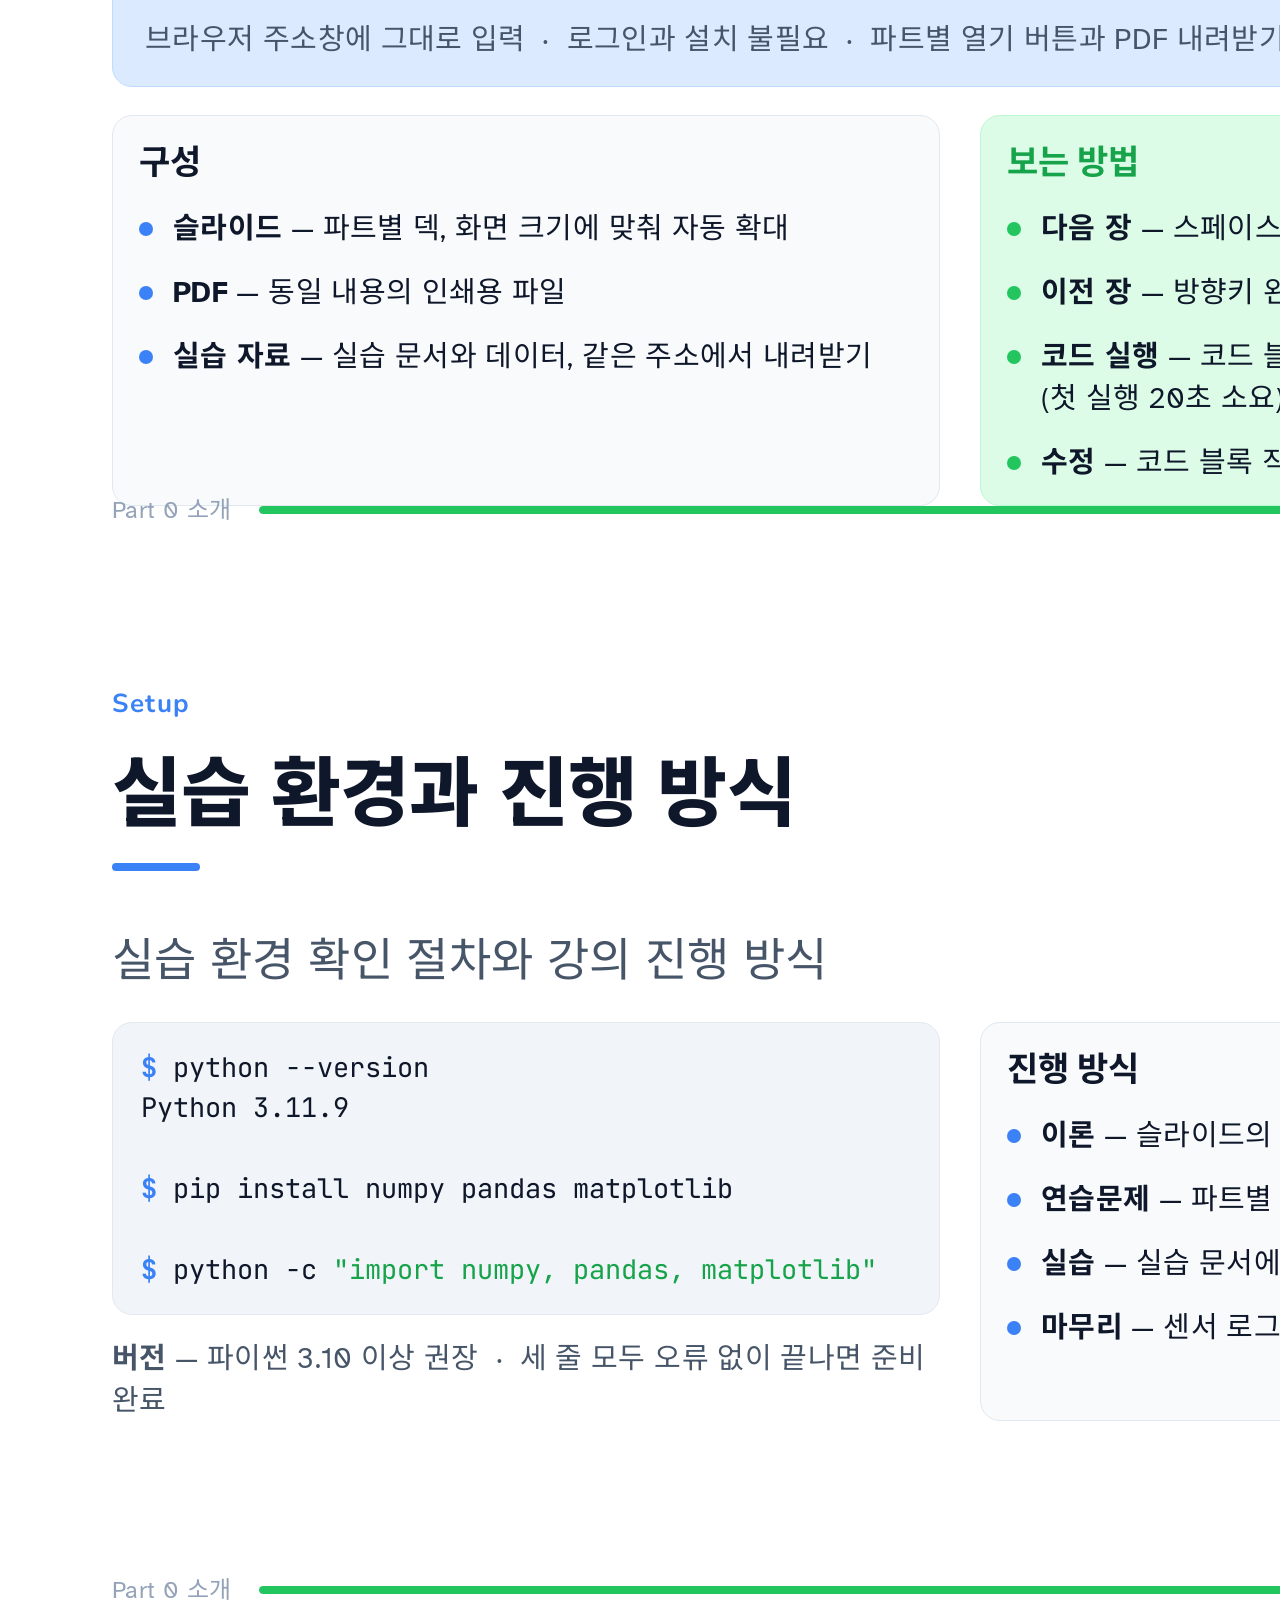
==== commit 4cae4646: "docs: publish the reworked decks and the Part 2-4 lab notebook Covers drop the K-뉴딜 host line, Part " ====
--- a/part0-intro/index.html
+++ b/part0-intro/index.html
@@ -29,7 +29,6 @@
           <p class="cover-sub"><br></p>
           <div class="cover-rule"></div>
           <p class="cover-by">충북대학교 지능로봇공학과 <b>문성태 교수</b></p>
-          <p class="cover-host">본 교육은 <b>K-뉴딜 아카데미</b> 교육과정의 일환으로 진행된다</p>
         </section>
 
         <section class="slide" data-label="01 강의자 소개" data-screen-label="01 강의자 소개">
--- a/part0-intro/deck.css
+++ b/part0-intro/deck.css
@@ -158,8 +158,6 @@
 .cover-rule { width: 132px; height: 10px; border-radius: 999px; background: var(--sun); margin-top: 44px; }
 .cover-by { font-size: 40px; color: var(--ink-muted); margin: 40px 0 0; }
 .cover-by b { color: var(--ink); font-weight: 700; }
-.cover-host { font-size: 28px; color: var(--ink-muted); margin: 20px 0 0; }
-.cover-host b { color: var(--sky-deep); font-weight: 700; }
 
 /* --- formulas ----------------------------------------------------------- */
 
